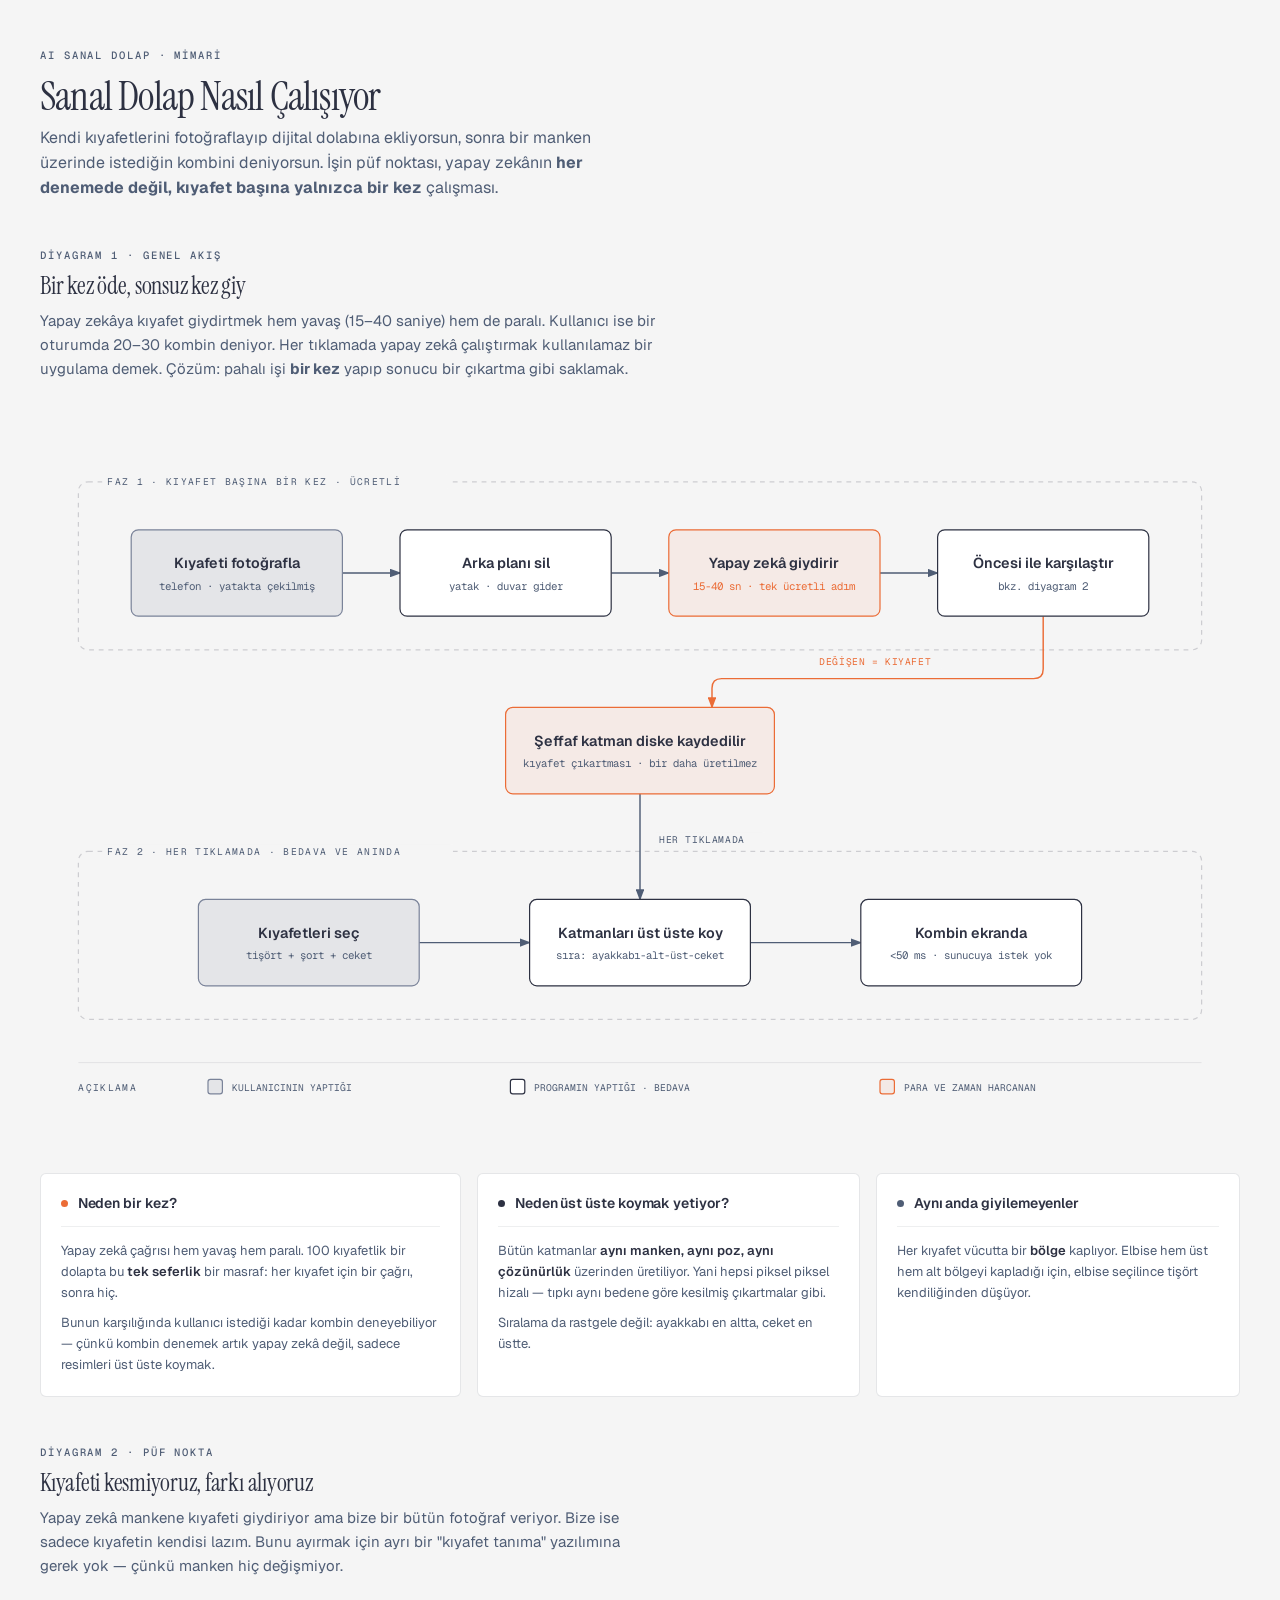
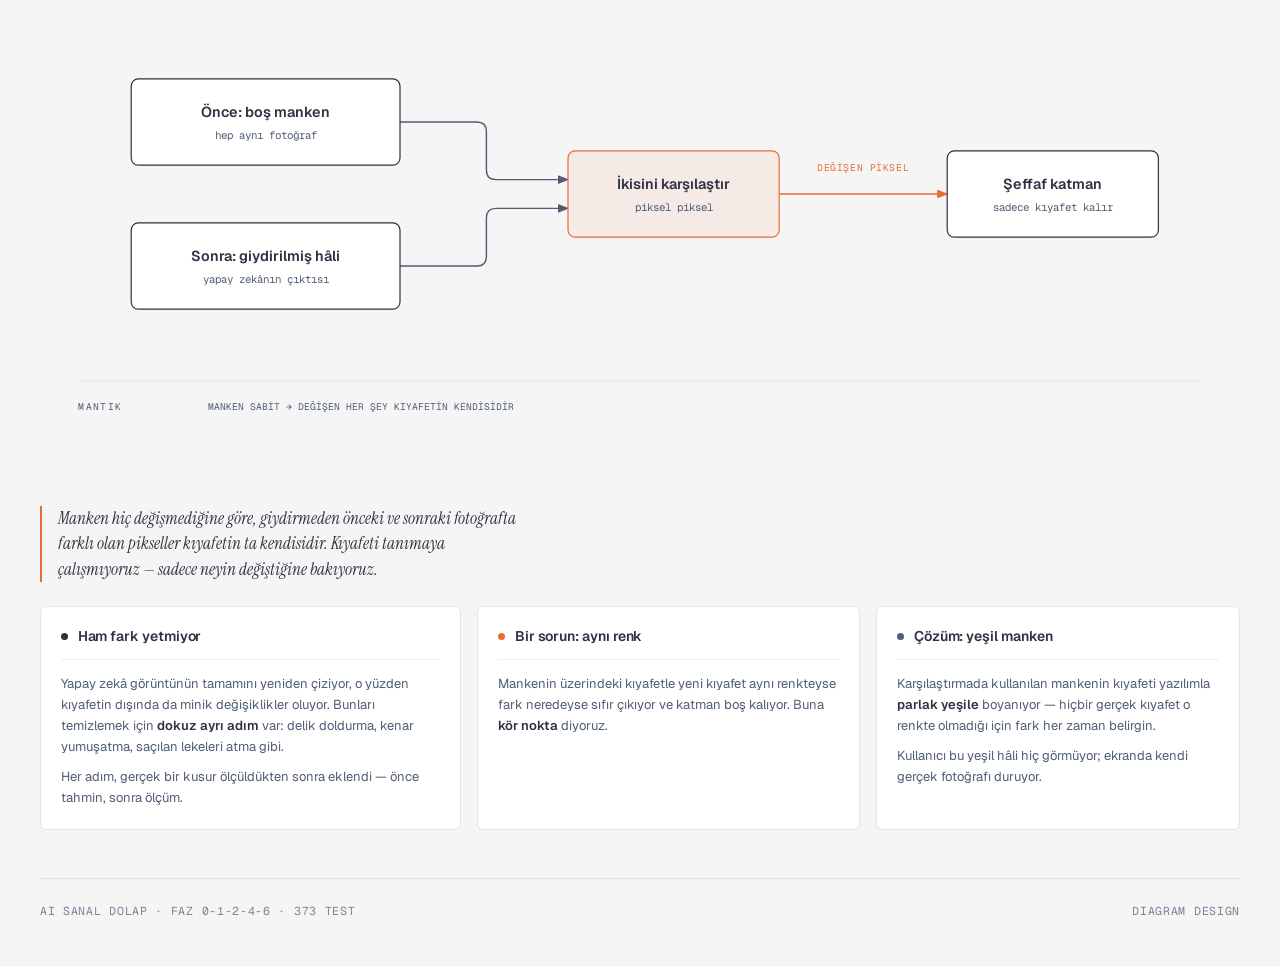
==== nasil-calisiyor.html @ 3b86bd88 "Projeyi anlatan görsel sayfa ve diyagramlar Teknik bilgisi olmayan bir okuyucu için iki diyagram: "b" ====
<!DOCTYPE html>
<html lang="tr">
<head>
  <meta charset="UTF-8">
  <meta name="viewport" content="width=device-width, initial-scale=1.0">
  <title>Sanal Dolap Nasıl Çalışıyor</title>
  <link href="https://fonts.googleapis.com/css2?family=Instrument+Serif:ital@0;1&family=Geist:wght@400;500;600&family=Geist+Mono:wght@400;500;600&display=swap" rel="stylesheet">
  <style>
    *, *::before, *::after { box-sizing: border-box; margin: 0; padding: 0; }

    :root {
      --color-paper:       #f5f5f5;
      --color-paper-2:     #ececec;
      --color-ink:         #2d3142;
      --color-muted:       #4f5d75;
      --color-soft:        #7a8399;
      --color-rule:        rgba(45,49,66,0.12);
      --color-accent:      #eb6c36;
      --color-accent-tint: rgba(235,108,54,0.08);
      --color-link:        #2e5aa8;
      --font-sans:   'Geist', system-ui, sans-serif;
      --font-serif:  'Instrument Serif', 'Times New Roman', serif;
      --font-mono:   'Geist Mono', ui-monospace, Menlo, monospace;
    }

    body {
      font-family: var(--font-sans);
      background: var(--color-paper);
      min-height: 100vh;
      padding: 3rem 2rem;
      color: var(--color-ink);
    }

    .container { max-width: 1200px; margin: 0 auto; }

    .header { margin-bottom: 2.5rem; }

    .header-eyebrow {
      font-family: var(--font-mono);
      font-size: 0.66rem;
      font-weight: 500;
      letter-spacing: 0.18em;
      text-transform: uppercase;
      color: var(--color-muted);
      margin-bottom: 0.75rem;
    }

    h1 {
      font-family: var(--font-serif);
      font-size: clamp(1.75rem, 3vw + 1rem, 2.5rem);
      font-weight: 400;
      letter-spacing: -0.02em;
      line-height: 1.1;
      color: var(--color-ink);
      margin-bottom: 0.5rem;
    }

    .subtitle {
      font-size: 1rem;
      line-height: 1.55;
      color: var(--color-muted);
      max-width: 56ch;
    }

    .section { margin-top: 3rem; }

    .section-eyebrow {
      font-family: var(--font-mono);
      font-size: 0.66rem;
      font-weight: 500;
      letter-spacing: 0.18em;
      text-transform: uppercase;
      color: var(--color-muted);
      margin-bottom: 0.5rem;
    }

    h2 {
      font-family: var(--font-serif);
      font-size: 1.5rem;
      font-weight: 400;
      letter-spacing: -0.01em;
      color: var(--color-ink);
      margin-bottom: 0.5rem;
    }

    .lede {
      font-size: 0.9375rem;
      line-height: 1.6;
      color: var(--color-muted);
      max-width: 62ch;
      margin-bottom: 1.5rem;
    }

    .diagram-container { overflow-x: auto; }

    svg { width: 100%; min-width: 900px; display: block; }

    .cards {
      display: grid;
      grid-template-columns: 1.1fr 1fr 0.95fr;
      gap: 1rem;
      margin-top: 1.5rem;
    }

    @media (max-width: 860px) {
      .cards { grid-template-columns: 1fr; }
    }

    .card {
      background: #ffffff;
      border-radius: 6px;
      border: 1px solid var(--color-rule);
      padding: 1.25rem;
    }

    .card-header {
      display: flex;
      align-items: center;
      gap: 0.6rem;
      margin-bottom: 0.875rem;
      padding-bottom: 0.875rem;
      border-bottom: 1px solid rgba(45,49,66,0.08);
    }

    .card-dot { width: 7px; height: 7px; border-radius: 50%; flex-shrink: 0; }
    .card-dot.ink   { background: var(--color-ink); }
    .card-dot.coral { background: var(--color-accent); }
    .card-dot.muted { background: var(--color-muted); }

    .card h3 {
      font-size: 0.875rem;
      font-weight: 600;
      color: var(--color-ink);
      letter-spacing: -0.005em;
    }

    .card p {
      color: var(--color-muted);
      font-size: 0.8125rem;
      line-height: 1.6;
    }

    .card p + p { margin-top: 0.6rem; }

    .card b { color: var(--color-ink); font-weight: 600; }

    .aside {
      font-family: var(--font-serif);
      font-style: italic;
      font-size: 1.0625rem;
      line-height: 1.5;
      color: var(--color-ink);
      max-width: 60ch;
      margin-top: 1.5rem;
      padding-left: 1rem;
      border-left: 2px solid var(--color-accent);
    }

    .footer {
      margin-top: 3rem;
      padding-top: 1.5rem;
      border-top: 1px solid rgba(45,49,66,0.10);
      font-family: var(--font-mono);
      font-size: 0.72rem;
      letter-spacing: 0.06em;
      color: var(--color-soft);
      display: flex;
      justify-content: space-between;
      align-items: center;
      flex-wrap: wrap;
      gap: 0.5rem;
    }
  </style>
</head>
<body>
  <div class="container">

    <div class="header">
      <p class="header-eyebrow">AI Sanal Dolap · Mimari</p>
      <h1>Sanal Dolap Nasıl Çalışıyor</h1>
      <p class="subtitle">Kendi kıyafetlerini fotoğraflayıp dijital dolabına ekliyorsun, sonra bir manken üzerinde istediğin kombini deniyorsun. İşin püf noktası, yapay zekânın <b>her denemede değil, kıyafet başına yalnızca bir kez</b> çalışması.</p>
    </div>

    <!-- ============================ DİYAGRAM 1 ============================ -->
    <div class="section">
      <p class="section-eyebrow">Diyagram 1 · Genel akış</p>
      <h2>Bir kez öde, sonsuz kez giy</h2>
      <p class="lede">Yapay zekâya kıyafet giydirtmek hem yavaş (15–40 saniye) hem de paralı. Kullanıcı ise bir oturumda 20–30 kombin deniyor. Her tıklamada yapay zekâ çalıştırmak kullanılamaz bir uygulama demek. Çözüm: pahalı işi <b>bir kez</b> yapıp sonucu bir çıkartma gibi saklamak.</p>

      <div class="diagram-container">
        <svg viewBox="0 0 1000 620" xmlns="http://www.w3.org/2000/svg" role="img" aria-labelledby="akis-title akis-desc">
          <title id="akis-title">Bir kez öde, sonsuz kez giy</title>
          <desc id="akis-desc">İki fazlı akış: yükleme fazında kıyafet başına tek bir ücretli yapay zekâ çağrısı şeffaf bir katman üretiyor; giydirme fazında bu katmanlar üst üste bindirilerek ücretsiz ve anında kombin oluşturuluyor.</desc>
          <defs>
            <marker id="arrow" markerWidth="8" markerHeight="6" refX="7" refY="3" orient="auto"><polygon points="0 0, 8 3, 0 6" fill="#4f5d75"/></marker>
            <marker id="arrow-accent" markerWidth="8" markerHeight="6" refX="7" refY="3" orient="auto"><polygon points="0 0, 8 3, 0 6" fill="#eb6c36"/></marker>
          </defs>

          <rect width="100%" height="100%" fill="#f5f5f5"/>

          <!-- ===== ZONE RECTS (painted first, behind everything) ===== -->
          <rect x="32" y="64" width="936" height="140" rx="8" fill="none" stroke="rgba(45,49,66,0.20)" stroke-width="1" stroke-dasharray="4,4"/>
          <rect x="32" y="372" width="936" height="140" rx="8" fill="none" stroke="rgba(45,49,66,0.20)" stroke-width="1" stroke-dasharray="4,4"/>

          <!-- ===== ARROWS (before boxes) ===== -->
          <!-- Faz 1 zinciri: hepsi aynı y, düz çizgi -->
          <line x1="252" y1="140" x2="300" y2="140" stroke="#4f5d75" stroke-width="1.2" marker-end="url(#arrow)"/>
          <line x1="476" y1="140" x2="524" y2="140" stroke="#4f5d75" stroke-width="1.2" marker-end="url(#arrow)"/>
          <line x1="700" y1="140" x2="748" y2="140" stroke="#4f5d75" stroke-width="1.2" marker-end="url(#arrow)"/>

          <!-- Fark al -> Şeffaf katman (dirsek, aksan: diyagramın ana iddiası) -->
          <path d="M 836,176 V 220 Q 836,228 828,228 H 568 Q 560,228 560,236 V 252"
                fill="none" stroke="#eb6c36" stroke-width="1.2" marker-end="url(#arrow-accent)"/>
          <rect x="640" y="208" width="112" height="12" rx="2" fill="#f5f5f5"/>
          <text x="696" y="217" fill="#eb6c36" font-size="8" font-family="'Geist Mono', monospace" text-anchor="middle" letter-spacing="0.06em">DEĞİŞEN = KIYAFET</text>

          <!-- Katman -> Üst üste koy (dikey, düz) -->
          <line x1="500" y1="324" x2="500" y2="412" stroke="#4f5d75" stroke-width="1.2" marker-end="url(#arrow)"/>
          <rect x="512" y="356" width="92" height="12" rx="2" fill="#f5f5f5"/>
          <text x="516" y="365" fill="#4f5d75" font-size="8" font-family="'Geist Mono', monospace" letter-spacing="0.06em">HER TIKLAMADA</text>

          <!-- Faz 2 zinciri -->
          <line x1="316" y1="448" x2="408" y2="448" stroke="#4f5d75" stroke-width="1.2" marker-end="url(#arrow)"/>
          <line x1="592" y1="448" x2="684" y2="448" stroke="#4f5d75" stroke-width="1.2" marker-end="url(#arrow)"/>

          <!-- ===== ZONE LABELS (mask over the dashed boundary) ===== -->
          <rect x="52" y="58" width="288" height="12" rx="2" fill="#f5f5f5"/>
          <text x="56" y="67" fill="#4f5d75" font-size="8" font-family="'Geist Mono', monospace" letter-spacing="0.14em">FAZ 1 · KIYAFET BAŞINA BİR KEZ · ÜCRETLİ</text>

          <rect x="52" y="366" width="292" height="12" rx="2" fill="#f5f5f5"/>
          <text x="56" y="375" fill="#4f5d75" font-size="8" font-family="'Geist Mono', monospace" letter-spacing="0.14em">FAZ 2 · HER TIKLAMADA · BEDAVA VE ANINDA</text>

          <!-- ===== NODES ===== -->
          <!-- 1. Fotoğraf (girdi / kullanıcı) -->
          <rect x="76" y="104" width="176" height="72" rx="6" fill="#f5f5f5"/>
          <rect x="76" y="104" width="176" height="72" rx="6" fill="rgba(79,93,117,0.10)" stroke="#7a8399" stroke-width="1"/>
          <text x="164" y="136" fill="#2d3142" font-size="12" font-weight="600" font-family="'Geist', sans-serif" text-anchor="middle">Kıyafeti fotoğrafla</text>
          <text x="164" y="154" fill="#4f5d75" font-size="9" font-family="'Geist Mono', monospace" text-anchor="middle">telefon · yatakta çekilmiş</text>

          <!-- 2. Arka plan temizle -->
          <rect x="300" y="104" width="176" height="72" rx="6" fill="#f5f5f5"/>
          <rect x="300" y="104" width="176" height="72" rx="6" fill="#ffffff" stroke="#2d3142" stroke-width="1"/>
          <text x="388" y="136" fill="#2d3142" font-size="12" font-weight="600" font-family="'Geist', sans-serif" text-anchor="middle">Arka planı sil</text>
          <text x="388" y="154" fill="#4f5d75" font-size="9" font-family="'Geist Mono', monospace" text-anchor="middle">yatak · duvar gider</text>

          <!-- 3. Yapay zekâ giydir — FOKAL -->
          <rect x="524" y="104" width="176" height="72" rx="6" fill="#f5f5f5"/>
          <rect x="524" y="104" width="176" height="72" rx="6" fill="rgba(235,108,54,0.08)" stroke="#eb6c36" stroke-width="1"/>
          <text x="612" y="136" fill="#2d3142" font-size="12" font-weight="600" font-family="'Geist', sans-serif" text-anchor="middle">Yapay zekâ giydirir</text>
          <text x="612" y="154" fill="#eb6c36" font-size="9" font-family="'Geist Mono', monospace" text-anchor="middle">15-40 sn · tek ücretli adım</text>

          <!-- 4. Farkı al -->
          <rect x="748" y="104" width="176" height="72" rx="6" fill="#f5f5f5"/>
          <rect x="748" y="104" width="176" height="72" rx="6" fill="#ffffff" stroke="#2d3142" stroke-width="1"/>
          <text x="836" y="136" fill="#2d3142" font-size="12" font-weight="600" font-family="'Geist', sans-serif" text-anchor="middle">Öncesi ile karşılaştır</text>
          <text x="836" y="154" fill="#4f5d75" font-size="9" font-family="'Geist Mono', monospace" text-anchor="middle">bkz. diyagram 2</text>

          <!-- 5. Şeffaf katman — FOKAL (dolabın kalıcı ürünü) -->
          <rect x="388" y="252" width="224" height="72" rx="6" fill="#f5f5f5"/>
          <rect x="388" y="252" width="224" height="72" rx="6" fill="rgba(235,108,54,0.08)" stroke="#eb6c36" stroke-width="1"/>
          <text x="500" y="284" fill="#2d3142" font-size="12" font-weight="600" font-family="'Geist', sans-serif" text-anchor="middle">Şeffaf katman diske kaydedilir</text>
          <text x="500" y="302" fill="#4f5d75" font-size="9" font-family="'Geist Mono', monospace" text-anchor="middle">kıyafet çıkartması · bir daha üretilmez</text>

          <!-- 6. Kombin seç (girdi / kullanıcı) -->
          <rect x="132" y="412" width="184" height="72" rx="6" fill="#f5f5f5"/>
          <rect x="132" y="412" width="184" height="72" rx="6" fill="rgba(79,93,117,0.10)" stroke="#7a8399" stroke-width="1"/>
          <text x="224" y="444" fill="#2d3142" font-size="12" font-weight="600" font-family="'Geist', sans-serif" text-anchor="middle">Kıyafetleri seç</text>
          <text x="224" y="462" fill="#4f5d75" font-size="9" font-family="'Geist Mono', monospace" text-anchor="middle">tişört + şort + ceket</text>

          <!-- 7. Üst üste koy -->
          <rect x="408" y="412" width="184" height="72" rx="6" fill="#f5f5f5"/>
          <rect x="408" y="412" width="184" height="72" rx="6" fill="#ffffff" stroke="#2d3142" stroke-width="1"/>
          <text x="500" y="444" fill="#2d3142" font-size="12" font-weight="600" font-family="'Geist', sans-serif" text-anchor="middle">Katmanları üst üste koy</text>
          <text x="500" y="462" fill="#4f5d75" font-size="9" font-family="'Geist Mono', monospace" text-anchor="middle">sıra: ayakkabı-alt-üst-ceket</text>

          <!-- 8. Sonuç -->
          <rect x="684" y="412" width="184" height="72" rx="6" fill="#f5f5f5"/>
          <rect x="684" y="412" width="184" height="72" rx="6" fill="#ffffff" stroke="#2d3142" stroke-width="1"/>
          <text x="776" y="444" fill="#2d3142" font-size="12" font-weight="600" font-family="'Geist', sans-serif" text-anchor="middle">Kombin ekranda</text>
          <text x="776" y="462" fill="#4f5d75" font-size="9" font-family="'Geist Mono', monospace" text-anchor="middle">&lt;50 ms · sunucuya istek yok</text>

          <!-- ===== LEGEND (yatay şerit, en altta) ===== -->
          <line x1="32" y1="548" x2="968" y2="548" stroke="rgba(45,49,66,0.10)" stroke-width="0.8"/>
          <text x="32" y="572" fill="#4f5d75" font-size="8" font-family="'Geist Mono', monospace" letter-spacing="0.14em">AÇIKLAMA</text>

          <rect x="140" y="562" width="12" height="12" rx="2" fill="rgba(79,93,117,0.10)" stroke="#7a8399" stroke-width="1"/>
          <text x="160" y="572" fill="#4f5d75" font-size="8" font-family="'Geist Mono', monospace">KULLANICININ YAPTIĞI</text>

          <rect x="392" y="562" width="12" height="12" rx="2" fill="#ffffff" stroke="#2d3142" stroke-width="1"/>
          <text x="412" y="572" fill="#4f5d75" font-size="8" font-family="'Geist Mono', monospace">PROGRAMIN YAPTIĞI · BEDAVA</text>

          <rect x="700" y="562" width="12" height="12" rx="2" fill="rgba(235,108,54,0.08)" stroke="#eb6c36" stroke-width="1"/>
          <text x="720" y="572" fill="#4f5d75" font-size="8" font-family="'Geist Mono', monospace">PARA VE ZAMAN HARCANAN</text>
        </svg>
      </div>

      <div class="cards">
        <div class="card">
          <div class="card-header"><span class="card-dot coral"></span><h3>Neden bir kez?</h3></div>
          <p>Yapay zekâ çağrısı hem yavaş hem paralı. 100 kıyafetlik bir dolapta bu <b>tek seferlik</b> bir masraf: her kıyafet için bir çağrı, sonra hiç.</p>
          <p>Bunun karşılığında kullanıcı istediği kadar kombin deneyebiliyor — çünkü kombin denemek artık yapay zekâ değil, sadece resimleri üst üste koymak.</p>
        </div>
        <div class="card">
          <div class="card-header"><span class="card-dot ink"></span><h3>Neden üst üste koymak yetiyor?</h3></div>
          <p>Bütün katmanlar <b>aynı manken, aynı poz, aynı çözünürlük</b> üzerinden üretiliyor. Yani hepsi piksel piksel hizalı — tıpkı aynı bedene göre kesilmiş çıkartmalar gibi.</p>
          <p>Sıralama da rastgele değil: ayakkabı en altta, ceket en üstte.</p>
        </div>
        <div class="card">
          <div class="card-header"><span class="card-dot muted"></span><h3>Aynı anda giyilemeyenler</h3></div>
          <p>Her kıyafet vücutta bir <b>bölge</b> kaplıyor. Elbise hem üst hem alt bölgeyi kapladığı için, elbise seçilince tişört kendiliğinden düşüyor.</p>
        </div>
      </div>
    </div>

    <!-- ============================ DİYAGRAM 2 ============================ -->
    <div class="section">
      <p class="section-eyebrow">Diyagram 2 · Püf nokta</p>
      <h2>Kıyafeti kesmiyoruz, farkı alıyoruz</h2>
      <p class="lede">Yapay zekâ mankene kıyafeti giydiriyor ama bize bir bütün fotoğraf veriyor. Bize ise sadece kıyafetin kendisi lazım. Bunu ayırmak için ayrı bir "kıyafet tanıma" yazılımına gerek yok — çünkü manken hiç değişmiyor.</p>

      <div class="diagram-container">
        <svg viewBox="0 0 1000 400" xmlns="http://www.w3.org/2000/svg" role="img" aria-labelledby="fark-title fark-desc">
          <title id="fark-title">Kıyafeti kesmiyoruz, farkı alıyoruz</title>
          <desc id="fark-desc">Giydirilmemiş ve giydirilmiş manken görüntüleri karşılaştırılıyor; değişen pikseller kıyafetin kendisi olduğu için şeffaf katman doğrudan bu farktan çıkarılıyor.</desc>
          <defs>
            <marker id="arrow2" markerWidth="8" markerHeight="6" refX="7" refY="3" orient="auto"><polygon points="0 0, 8 3, 0 6" fill="#4f5d75"/></marker>
            <marker id="arrow2-accent" markerWidth="8" markerHeight="6" refX="7" refY="3" orient="auto"><polygon points="0 0, 8 3, 0 6" fill="#eb6c36"/></marker>
          </defs>

          <rect width="100%" height="100%" fill="#f5f5f5"/>

          <!-- ===== ARROWS ===== -->
          <!-- Önce -> Farkı al (dirsek aşağı, kendi tutunma noktası) -->
          <path d="M 300,100 H 364 Q 372,100 372,108 V 140 Q 372,148 380,148 H 440"
                fill="none" stroke="#4f5d75" stroke-width="1.2" marker-end="url(#arrow2)"/>
          <!-- Sonra -> Farkı al (dirsek yukarı, ayrı tutunma noktası) -->
          <path d="M 300,220 H 364 Q 372,220 372,212 V 180 Q 372,172 380,172 H 440"
                fill="none" stroke="#4f5d75" stroke-width="1.2" marker-end="url(#arrow2)"/>
          <!-- Farkı al -> Katman -->
          <line x1="616" y1="160" x2="756" y2="160" stroke="#eb6c36" stroke-width="1.2" marker-end="url(#arrow2-accent)"/>
          <rect x="650" y="132" width="72" height="12" rx="2" fill="#f5f5f5"/>
          <text x="686" y="141" fill="#eb6c36" font-size="8" font-family="'Geist Mono', monospace" text-anchor="middle" letter-spacing="0.06em">DEĞİŞEN PİKSEL</text>

          <!-- ===== NODES ===== -->
          <!-- Önce -->
          <rect x="76" y="64" width="224" height="72" rx="6" fill="#f5f5f5"/>
          <rect x="76" y="64" width="224" height="72" rx="6" fill="#ffffff" stroke="#2d3142" stroke-width="1"/>
          <text x="188" y="96" fill="#2d3142" font-size="12" font-weight="600" font-family="'Geist', sans-serif" text-anchor="middle">Önce: boş manken</text>
          <text x="188" y="114" fill="#4f5d75" font-size="9" font-family="'Geist Mono', monospace" text-anchor="middle">hep aynı fotoğraf</text>

          <!-- Sonra -->
          <rect x="76" y="184" width="224" height="72" rx="6" fill="#f5f5f5"/>
          <rect x="76" y="184" width="224" height="72" rx="6" fill="#ffffff" stroke="#2d3142" stroke-width="1"/>
          <text x="188" y="216" fill="#2d3142" font-size="12" font-weight="600" font-family="'Geist', sans-serif" text-anchor="middle">Sonra: giydirilmiş hâli</text>
          <text x="188" y="234" fill="#4f5d75" font-size="9" font-family="'Geist Mono', monospace" text-anchor="middle">yapay zekânın çıktısı</text>

          <!-- Farkı al — FOKAL -->
          <rect x="440" y="124" width="176" height="72" rx="6" fill="#f5f5f5"/>
          <rect x="440" y="124" width="176" height="72" rx="6" fill="rgba(235,108,54,0.08)" stroke="#eb6c36" stroke-width="1"/>
          <text x="528" y="156" fill="#2d3142" font-size="12" font-weight="600" font-family="'Geist', sans-serif" text-anchor="middle">İkisini karşılaştır</text>
          <text x="528" y="174" fill="#4f5d75" font-size="9" font-family="'Geist Mono', monospace" text-anchor="middle">piksel piksel</text>

          <!-- Katman -->
          <rect x="756" y="124" width="176" height="72" rx="6" fill="#f5f5f5"/>
          <rect x="756" y="124" width="176" height="72" rx="6" fill="#ffffff" stroke="#2d3142" stroke-width="1"/>
          <text x="844" y="156" fill="#2d3142" font-size="12" font-weight="600" font-family="'Geist', sans-serif" text-anchor="middle">Şeffaf katman</text>
          <text x="844" y="174" fill="#4f5d75" font-size="9" font-family="'Geist Mono', monospace" text-anchor="middle">sadece kıyafet kalır</text>

          <!-- ===== LEGEND ===== -->
          <line x1="32" y1="316" x2="968" y2="316" stroke="rgba(45,49,66,0.10)" stroke-width="0.8"/>
          <text x="32" y="340" fill="#4f5d75" font-size="8" font-family="'Geist Mono', monospace" letter-spacing="0.14em">MANTIK</text>
          <text x="140" y="340" fill="#4f5d75" font-size="8" font-family="'Geist Mono', monospace">MANKEN SABİT → DEĞİŞEN HER ŞEY KIYAFETİN KENDİSİDİR</text>
        </svg>
      </div>

      <p class="aside">Manken hiç değişmediğine göre, giydirmeden önceki ve sonraki fotoğrafta <em>farklı</em> olan pikseller kıyafetin ta kendisidir. Kıyafeti tanımaya çalışmıyoruz — sadece neyin değiştiğine bakıyoruz.</p>

      <div class="cards">
        <div class="card">
          <div class="card-header"><span class="card-dot ink"></span><h3>Ham fark yetmiyor</h3></div>
          <p>Yapay zekâ görüntünün tamamını yeniden çiziyor, o yüzden kıyafetin dışında da minik değişiklikler oluyor. Bunları temizlemek için <b>dokuz ayrı adım</b> var: delik doldurma, kenar yumuşatma, saçılan lekeleri atma gibi.</p>
          <p>Her adım, gerçek bir kusur ölçüldükten sonra eklendi — önce tahmin, sonra ölçüm.</p>
        </div>
        <div class="card">
          <div class="card-header"><span class="card-dot coral"></span><h3>Bir sorun: aynı renk</h3></div>
          <p>Mankenin üzerindeki kıyafetle yeni kıyafet aynı renkteyse fark neredeyse sıfır çıkıyor ve katman boş kalıyor. Buna <b>kör nokta</b> diyoruz.</p>
        </div>
        <div class="card">
          <div class="card-header"><span class="card-dot muted"></span><h3>Çözüm: yeşil manken</h3></div>
          <p>Karşılaştırmada kullanılan mankenin kıyafeti yazılımla <b>parlak yeşile</b> boyanıyor — hiçbir gerçek kıyafet o renkte olmadığı için fark her zaman belirgin.</p>
          <p>Kullanıcı bu yeşil hâli hiç görmüyor; ekranda kendi gerçek fotoğrafı duruyor.</p>
        </div>
      </div>
    </div>

    <div class="footer">
      <span>AI SANAL DOLAP · FAZ 0-1-2-4-6 · 373 TEST</span>
      <span>DIAGRAM DESIGN</span>
    </div>

  </div>
</body>
</html>
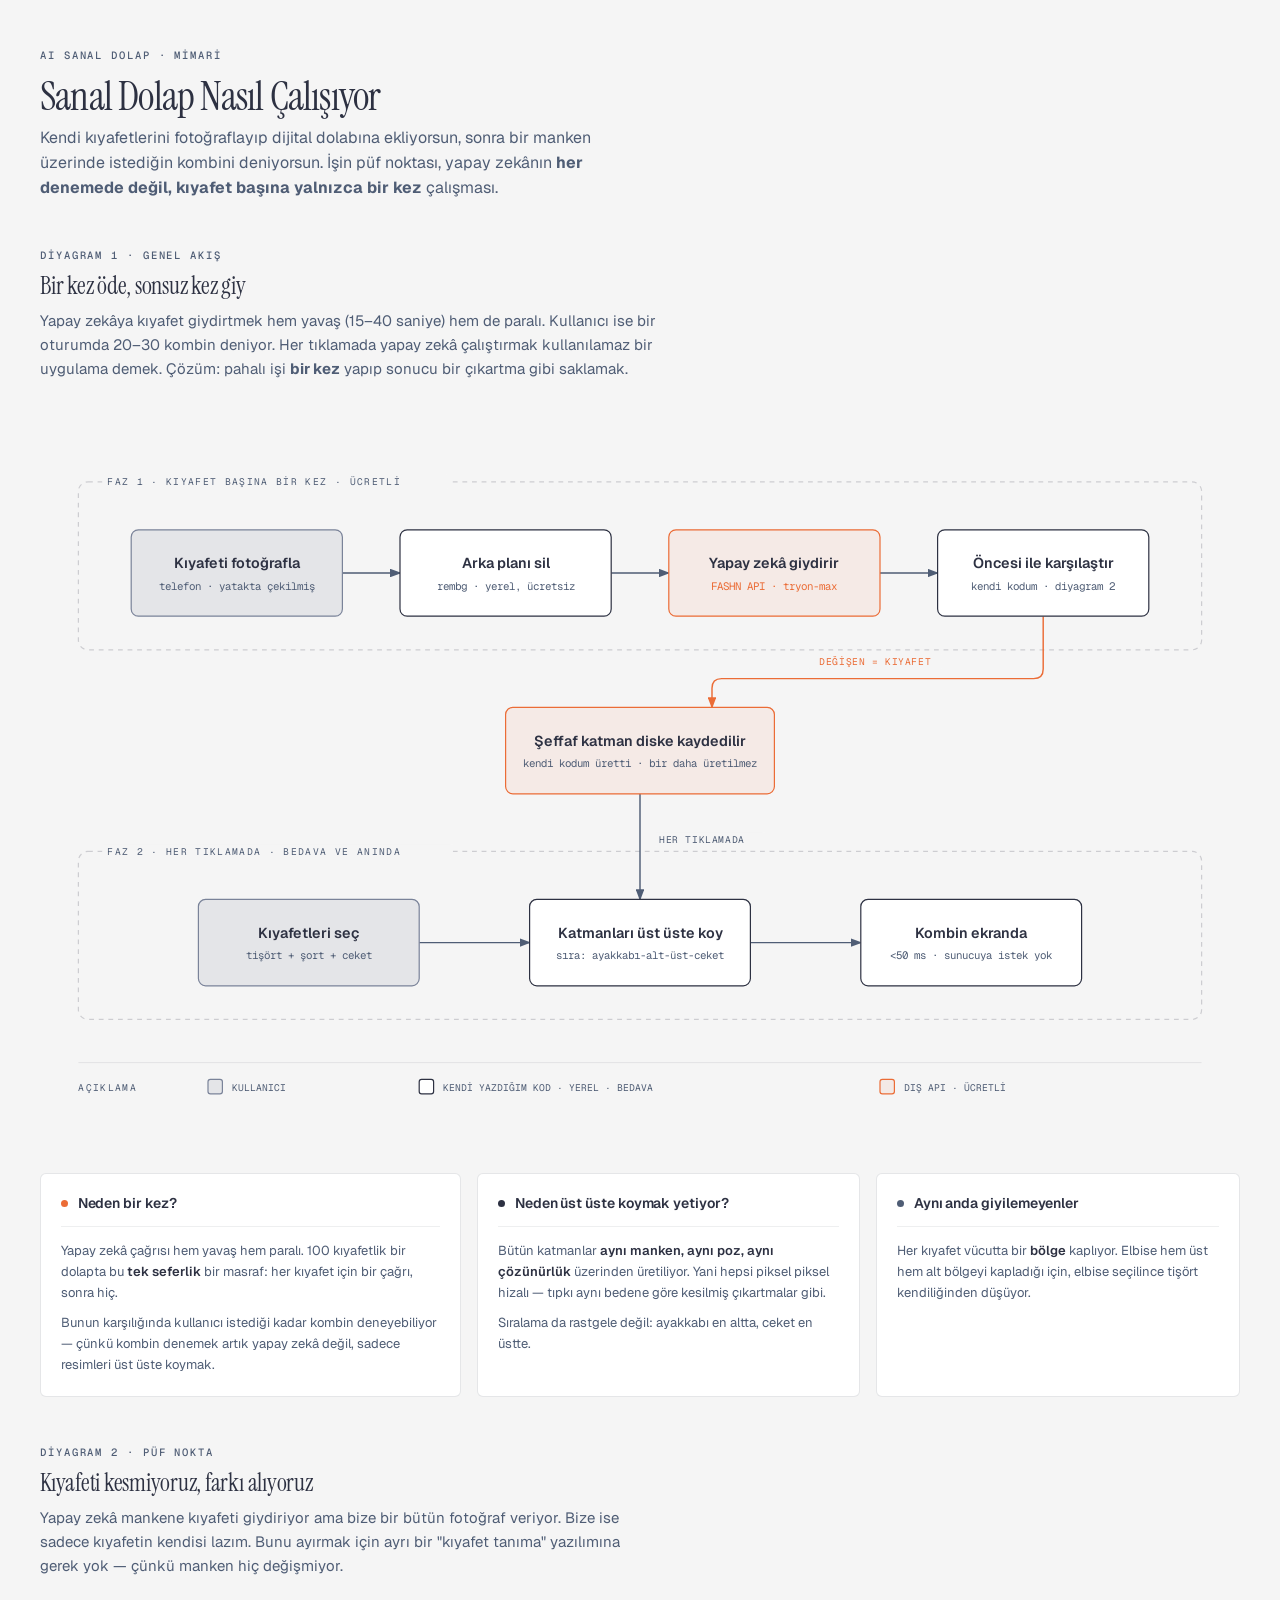
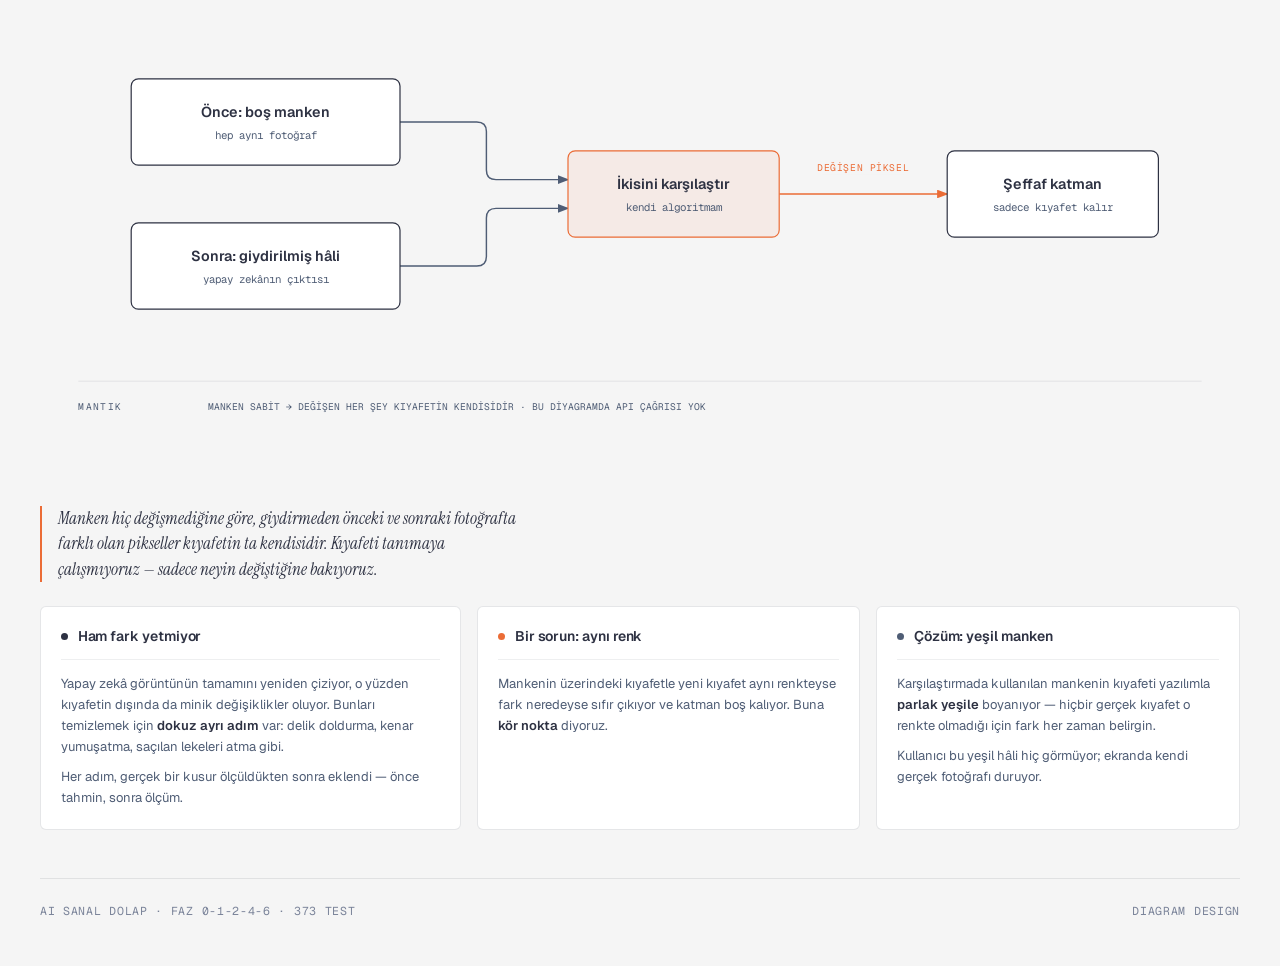
==== commit 65c88c8d: "Diyagramda yerel kod ile dış API'yi ayır Diyagram "ne yapılıyor"u gösteriyordu ama "kimin yaptığı"nı" ====
--- a/nasil-calisiyor.html
+++ b/nasil-calisiyor.html
@@ -241,25 +241,25 @@
           <rect x="300" y="104" width="176" height="72" rx="6" fill="#f5f5f5"/>
           <rect x="300" y="104" width="176" height="72" rx="6" fill="#ffffff" stroke="#2d3142" stroke-width="1"/>
           <text x="388" y="136" fill="#2d3142" font-size="12" font-weight="600" font-family="'Geist', sans-serif" text-anchor="middle">Arka planı sil</text>
-          <text x="388" y="154" fill="#4f5d75" font-size="9" font-family="'Geist Mono', monospace" text-anchor="middle">yatak · duvar gider</text>
+          <text x="388" y="154" fill="#4f5d75" font-size="9" font-family="'Geist Mono', monospace" text-anchor="middle">rembg · yerel, ücretsiz</text>
 
           <!-- 3. Yapay zekâ giydir — FOKAL -->
           <rect x="524" y="104" width="176" height="72" rx="6" fill="#f5f5f5"/>
           <rect x="524" y="104" width="176" height="72" rx="6" fill="rgba(235,108,54,0.08)" stroke="#eb6c36" stroke-width="1"/>
           <text x="612" y="136" fill="#2d3142" font-size="12" font-weight="600" font-family="'Geist', sans-serif" text-anchor="middle">Yapay zekâ giydirir</text>
-          <text x="612" y="154" fill="#eb6c36" font-size="9" font-family="'Geist Mono', monospace" text-anchor="middle">15-40 sn · tek ücretli adım</text>
+          <text x="612" y="154" fill="#eb6c36" font-size="9" font-family="'Geist Mono', monospace" text-anchor="middle">FASHN API · tryon-max</text>
 
           <!-- 4. Farkı al -->
           <rect x="748" y="104" width="176" height="72" rx="6" fill="#f5f5f5"/>
           <rect x="748" y="104" width="176" height="72" rx="6" fill="#ffffff" stroke="#2d3142" stroke-width="1"/>
           <text x="836" y="136" fill="#2d3142" font-size="12" font-weight="600" font-family="'Geist', sans-serif" text-anchor="middle">Öncesi ile karşılaştır</text>
-          <text x="836" y="154" fill="#4f5d75" font-size="9" font-family="'Geist Mono', monospace" text-anchor="middle">bkz. diyagram 2</text>
+          <text x="836" y="154" fill="#4f5d75" font-size="9" font-family="'Geist Mono', monospace" text-anchor="middle">kendi kodum · diyagram 2</text>
 
           <!-- 5. Şeffaf katman — FOKAL (dolabın kalıcı ürünü) -->
           <rect x="388" y="252" width="224" height="72" rx="6" fill="#f5f5f5"/>
           <rect x="388" y="252" width="224" height="72" rx="6" fill="rgba(235,108,54,0.08)" stroke="#eb6c36" stroke-width="1"/>
           <text x="500" y="284" fill="#2d3142" font-size="12" font-weight="600" font-family="'Geist', sans-serif" text-anchor="middle">Şeffaf katman diske kaydedilir</text>
-          <text x="500" y="302" fill="#4f5d75" font-size="9" font-family="'Geist Mono', monospace" text-anchor="middle">kıyafet çıkartması · bir daha üretilmez</text>
+          <text x="500" y="302" fill="#4f5d75" font-size="9" font-family="'Geist Mono', monospace" text-anchor="middle">kendi kodum üretti · bir daha üretilmez</text>
 
           <!-- 6. Kombin seç (girdi / kullanıcı) -->
           <rect x="132" y="412" width="184" height="72" rx="6" fill="#f5f5f5"/>
@@ -284,13 +284,13 @@
           <text x="32" y="572" fill="#4f5d75" font-size="8" font-family="'Geist Mono', monospace" letter-spacing="0.14em">AÇIKLAMA</text>
 
           <rect x="140" y="562" width="12" height="12" rx="2" fill="rgba(79,93,117,0.10)" stroke="#7a8399" stroke-width="1"/>
-          <text x="160" y="572" fill="#4f5d75" font-size="8" font-family="'Geist Mono', monospace">KULLANICININ YAPTIĞI</text>
-
-          <rect x="392" y="562" width="12" height="12" rx="2" fill="#ffffff" stroke="#2d3142" stroke-width="1"/>
-          <text x="412" y="572" fill="#4f5d75" font-size="8" font-family="'Geist Mono', monospace">PROGRAMIN YAPTIĞI · BEDAVA</text>
+          <text x="160" y="572" fill="#4f5d75" font-size="8" font-family="'Geist Mono', monospace">KULLANICI</text>
+
+          <rect x="316" y="562" width="12" height="12" rx="2" fill="#ffffff" stroke="#2d3142" stroke-width="1"/>
+          <text x="336" y="572" fill="#4f5d75" font-size="8" font-family="'Geist Mono', monospace">KENDİ YAZDIĞIM KOD · YEREL · BEDAVA</text>
 
           <rect x="700" y="562" width="12" height="12" rx="2" fill="rgba(235,108,54,0.08)" stroke="#eb6c36" stroke-width="1"/>
-          <text x="720" y="572" fill="#4f5d75" font-size="8" font-family="'Geist Mono', monospace">PARA VE ZAMAN HARCANAN</text>
+          <text x="720" y="572" fill="#4f5d75" font-size="8" font-family="'Geist Mono', monospace">DIŞ API · ÜCRETLİ</text>
         </svg>
       </div>
 
@@ -358,7 +358,7 @@
           <rect x="440" y="124" width="176" height="72" rx="6" fill="#f5f5f5"/>
           <rect x="440" y="124" width="176" height="72" rx="6" fill="rgba(235,108,54,0.08)" stroke="#eb6c36" stroke-width="1"/>
           <text x="528" y="156" fill="#2d3142" font-size="12" font-weight="600" font-family="'Geist', sans-serif" text-anchor="middle">İkisini karşılaştır</text>
-          <text x="528" y="174" fill="#4f5d75" font-size="9" font-family="'Geist Mono', monospace" text-anchor="middle">piksel piksel</text>
+          <text x="528" y="174" fill="#4f5d75" font-size="9" font-family="'Geist Mono', monospace" text-anchor="middle">kendi algoritmam</text>
 
           <!-- Katman -->
           <rect x="756" y="124" width="176" height="72" rx="6" fill="#f5f5f5"/>
@@ -369,7 +369,7 @@
           <!-- ===== LEGEND ===== -->
           <line x1="32" y1="316" x2="968" y2="316" stroke="rgba(45,49,66,0.10)" stroke-width="0.8"/>
           <text x="32" y="340" fill="#4f5d75" font-size="8" font-family="'Geist Mono', monospace" letter-spacing="0.14em">MANTIK</text>
-          <text x="140" y="340" fill="#4f5d75" font-size="8" font-family="'Geist Mono', monospace">MANKEN SABİT → DEĞİŞEN HER ŞEY KIYAFETİN KENDİSİDİR</text>
+          <text x="140" y="340" fill="#4f5d75" font-size="8" font-family="'Geist Mono', monospace">MANKEN SABİT → DEĞİŞEN HER ŞEY KIYAFETİN KENDİSİDİR · BU DİYAGRAMDA API ÇAĞRISI YOK</text>
         </svg>
       </div>
 
